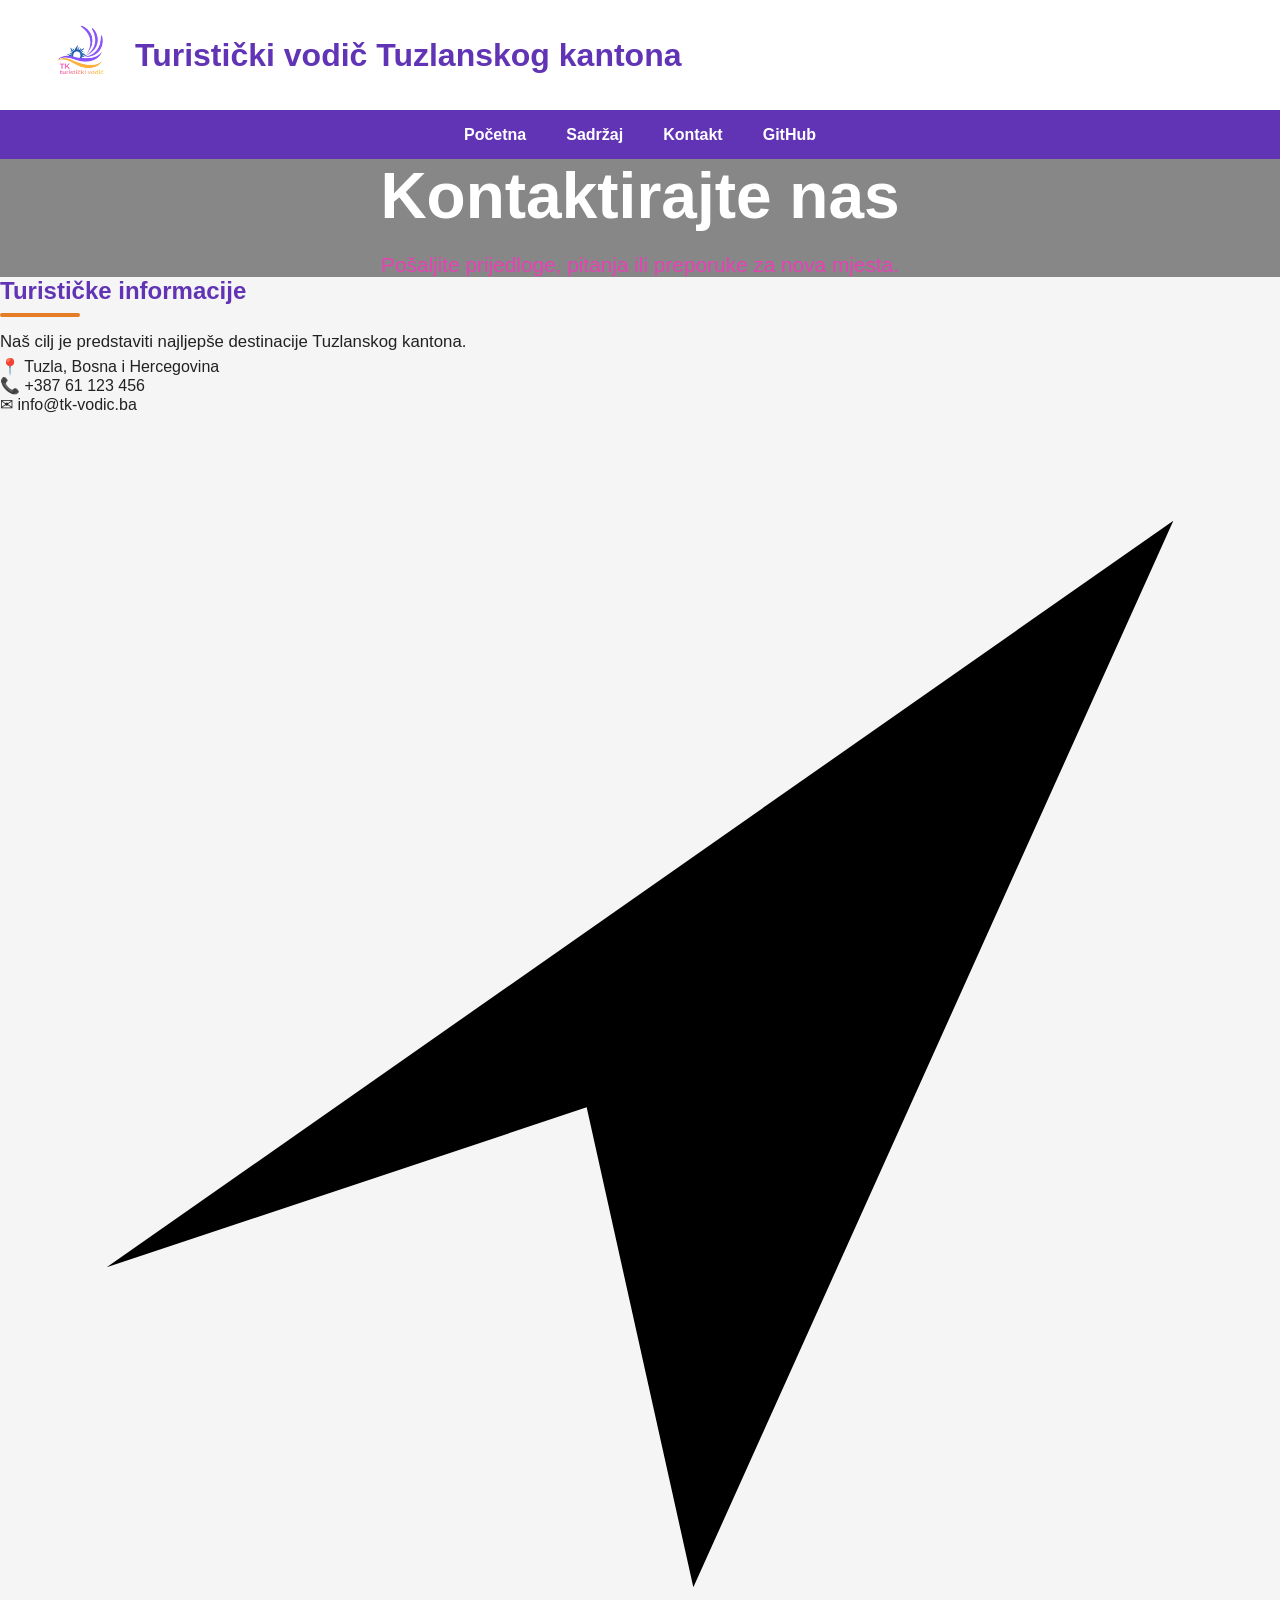
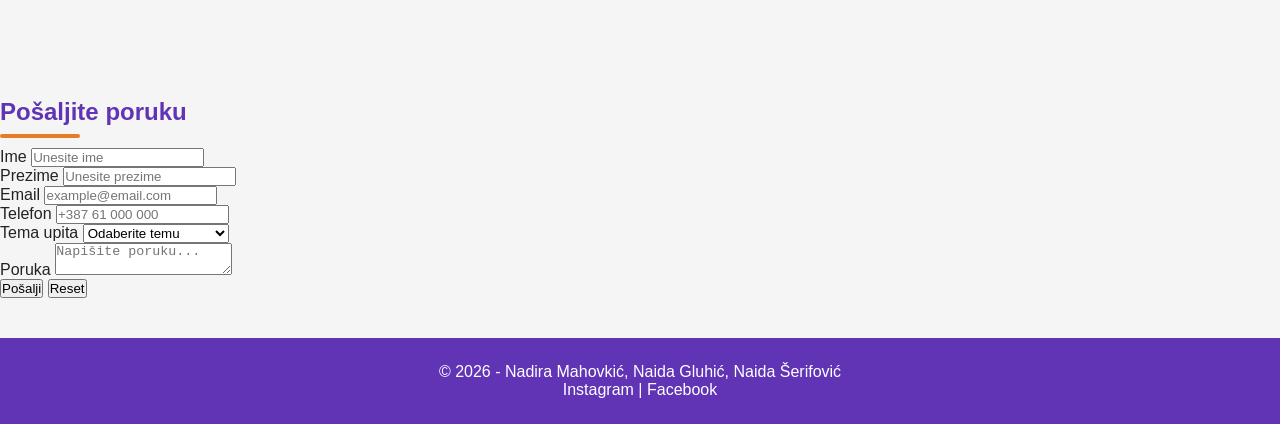
==== kontakt.html @ e6d1e37e "Dodan kontakt.html, dodani linkovi za Detalje u index.html i slika koristena u kontakt.html" ====
<!DOCTYPE html>
<html lang="bs">

<head>
<meta charset="UTF-8">
<meta name="viewport" content="width=device-width, initial-scale=1.0">
<title>Kontakt | Turistički vodič Tuzlanskog kantona</title>
<link rel="stylesheet" href="css/tptpstil.css">
</head>

<body>

<header>

<div class="top-header">
<div class="logo-section">
<img id="site-logo" src="images/logo.png" alt="Logo turističkog vodiča">
<h1>Turistički vodič Tuzlanskog kantona</h1>
</div>
</div>

<div class="bottom-header">
<nav>
<a href="index.html">Početna</a>
<a href="sadrzaj.html">Sadržaj</a>
<a href="kontakt.html">Kontakt</a>
<a href="https://github.com/nadirica/Grupa51-TPTP-2026" target="_blank">GitHub</a>
</nav>
</div>

</header>

<section class="hero-kontakt">
<div class="overlay">
<h2>Kontaktirajte nas</h2>
<p>
Pošaljite prijedloge, pitanja ili preporuke za nova mjesta.
</p>
</div>
</section>

<main>
<section class="contact-container">
<div class="contact-info">
<h2>Turističke informacije</h2>
<p>
Naš cilj je predstaviti najljepše destinacije Tuzlanskog kantona.
</p>

<div class="info-box">
📍 Tuzla, Bosna i Hercegovina
</div>

<div class="info-box">
📞 +387 61 123 456
</div>

<div class="info-box">
✉ info@tk-vodic.ba
</div>

<svg class="animated-plane" xmlns="http://www.w3.org/2000/svg" viewBox="0 0 24 24">
<path d="M2 16L22 2L13 22L11 13L2 16Z"/>
</svg>
</div>

<div class="form-section">
<h2>Pošaljite poruku</h2>
<form id="contactForm" class="contact-form">

<div class="form-group">
<label for="ime">Ime</label>
<input type="text"
id="ime"
placeholder="Unesite ime">
</div>

<div class="form-group">
<label for="prezime">Prezime</label>
<input type="text"
id="prezime"
placeholder="Unesite prezime">
</div>

<div class="form-group">
<label for="email">Email</label>
<input type="text"
id="email"
placeholder="example@email.com">
</div>

<div class="form-group">
<label for="telefon">Telefon</label>
<input type="text"
id="telefon"
placeholder="+387 61 000 000">
</div>

<div class="form-group">
<label for="tema">Tema upita</label>
<select id="tema">
<option value="">Odaberite temu</option>
<option>Turističke destinacije</option>
<option>Smještaj</option>
<option>Manifestacije</option>
<option>Prijedlog saradnje</option>
</select>
</div>

<div class="form-group">
<label for="poruka">Poruka</label>
<textarea id="poruka"
placeholder="Napišite poruku..."></textarea>
</div>

<div class="contact-buttons">
<button type="submit"
class="submit-btn">
Pošalji
</button>
<button type="reset"
class="reset-btn">
Reset
</button>
</div>

</form>

</div>
</section>
</main>

<footer>
<p>
© 2026 - Nadira Mahovkić,
Naida Gluhić,
Naida Šerifović
</p>
<p>
<a href="https://www.instagram.com/turistickazajednicatk/"
target="_blank">
Instagram
</a>
|
<a href="https://www.facebook.com/tzgradatuzla"
target="_blank">
Facebook
</a>
</p>

</footer>

</body>
</html>
---- css/tptpstil.css ----
:root {
--primary-color: #6134b6;
--secondary-color: #e67c25;
--tertiary-color: #e940b6;
--background-color: #f5f5f5;
--card-color: white;
--text-color: #222;
--border-radius: 12px;
--spacing: 20px;
--main-font: Arial, sans-serif;
}

* {
margin: 0;
padding: 0;
box-sizing: border-box;
}

body {
font-family: var(--main-font);
background-color: var(--background-color);
color: var(--text-color);
}

.top-header {
background-color: white;
padding: 15px 40px;
display: flex;
align-items: center;
border-bottom: 1px solid var(--primary-color);
}

.logo-section {
display: flex;
align-items: center;
gap: 15px;
}

.logo-section img {
width: 80px;
height: 80px;
object-fit: contain;
}

.logo-section h1 {
color: var(--primary-color);
font-size: 2rem;
}

.bottom-header {
background-color: var(--primary-color);
padding: 15px;
}

.bottom-header nav {
display: flex;
justify-content: center;
gap: 40px;
}

.bottom-header nav a {
color: white;
text-decoration: none;
font-weight: bold;
transition: 0.3s;
}

.bottom-header nav a:hover {
color: var(--tertiary-color);
}

.hero {
height: 85vh;
background-image: url("../images/hero.jpg");
background-size: cover;
background-position: center;
position: relative;
display: flex;
justify-content: center;
align-items: center;
}

.overlay {
background-color: rgba(0,0,0,0.45);
width: 100%;
height: 100%;
display: flex;
flex-direction: column;
justify-content: center;
align-items: center;
text-align: center;
color: white;
}

.overlay h2 {
font-size: 4rem;
margin-bottom: 20px;
animation: fadeIn 5s ease;
}

.overlay p {
font-size: 1.3rem;
animation: fadeIn 5s ease;
color: var(--tertiary-color);
}

.container {
display: flex;
gap: 25px;
padding: 40px;
}

.filter-nav {
width: 220px;
background-color: white;
padding: 25px;
border-radius: 12px;
box-shadow: 0 3px 10px rgba(0,0,0,0.1);
height: fit-content;
display: flex;
flex-direction: column;
gap: 15px;
}

.filter-nav h3 {
margin-bottom: 10px;
}

.filter-nav button {
padding: 12px;
border: none;
background-color: var(--primary-color);
color: white;
border-radius: 8px;
cursor: pointer;
transition: 0.3s;
}

.filter-nav button:hover,
.filter-nav button:focus {
background-color: var(--secondary-color);
transform: translateY(-2px);
}

main {
flex: 1;
}

.cards {
display: grid;
grid-template-columns: repeat(3, 1fr);
gap: 25px;
}

.card {
background-color: white;
border-radius: var(--border-radius);
overflow: hidden;
box-shadow: 0 3px 10px rgba(0,0,0,0.1);
animation: fadeIn 0.7s ease;
}

.card:hover {
transform: translateY(-5px);
box-shadow: 0 6px 18px rgba(0,0,0,0.2);
}

.card img,
.card picture img {
width: 100%;
height: 230px;
object-fit: cover;
}

.card h3 {
padding: 15px 15px 5px;
}

.card p {
padding: 0 15px 15px;
}

.card a {
display: inline-block;
margin: 0 15px 20px;
padding: 10px 15px;
background-color: var(--primary-color);
color: white;
text-decoration: none;
border-radius: 8px;
transition: 0.3s;
}

.card a:hover {
background-color: var(--secondary-color);
}

aside {
width: 280px;
background-color: white;
padding: 20px;
border-radius: 12px;
box-shadow: 0 3px 10px rgba(0,0,0,0.1);
height: fit-content;
}

aside iframe {
width: 100%;
border-radius: 10px;
margin: 15px 0;
}

footer {
background-color: var(--primary-color);
color: white;
text-align: center;
padding: 25px;
margin-top: 40px;
}

footer a {
color: white;
text-decoration: none;
transition: 0.3s;
}

footer a:hover {
color: var(--secondary-color);
}

@keyframes fadeIn {
from {
opacity: 0;
transform: translateY(20px);
}

to {
opacity: 1;
transform: translateY(0);
}
}

@media (max-width: 599px) {

.container {
flex-direction: column;
}

.cards {
grid-template-columns: 1fr;
}

.overlay h2 {
font-size: 2rem;
}

.bottom-header nav {
flex-wrap: wrap;
gap: 20px;
}

.logo-section {
flex-direction: column;
text-align: center;
}

.filter-nav,
aside {
width: 100%;
}
}

@media (min-width: 600px) and (max-width: 900px) {

.container {
flex-direction: column;
}

.cards {
grid-template-columns: repeat(2, 1fr);
}

.overlay h2 {
font-size: 3rem;
}

.filter-nav,
aside {
width: 100%;
}
}

@media (min-width: 901px) {

.cards {
grid-template-columns: repeat(3, 1fr);
}
}

.dark-theme {
background-color: #121212;
color: white;
}

.dark-theme .card,
.dark-theme .filter-nav,
.dark-theme aside,
.dark-theme .top-header {
background-color: #1f1f1f;
color: white;
}

.dark-theme .card p,
.dark-theme .card h3,
.dark-theme .filter-nav h3,
.dark-theme aside p,
.dark-theme footer {
color: white;
}

.dark-mode-btn {
position: fixed;
bottom: 20px;
right: 20px;
padding: 12px 18px;
border: 2px solid var(--secondary-color);
border-radius: 10px;
background-color: var(--primary-color);
color: white;
cursor: pointer;
z-index: 1000;
transition: 0.3s;
}

.dark-mode-btn:hover {
background-color: var(--secondary-color);
}

.statistics {
background-color: white;
padding: 15px;
margin-bottom: 25px;
border-radius: 10px;
font-weight: bold;
box-shadow: 0 3px 10px rgba(0,0,0,0.1);
}

.dark-theme .statistics {
background-color: #1f1f1f;
color: white;
}

body,
.card,
.filter-nav,
aside,
.top-header,
footer {
transition:
background-color 0.3s ease,
color 0.3s ease;
}

.hero-sadrzaj {
height: 70vh;
background-image: url("../images/hero-sadrzaj.jpg");
background-size: cover;
background-position: center;
position: relative;
}

.hero-sadrzaj .overlay {
background-color: rgba(0,0,0,0.5);
}

.hero-sadrzaj h2 {
font-size: 4rem;
margin-bottom: 15px;
}

.hero-sadrzaj p {
font-size: 1.3rem;
color: white;
}

.filter-nav a {
text-decoration: none;
color: var(--primary-color);
font-weight: bold;
padding: 10px;
border-radius: 8px;
transition: 0.3s;
}

.filter-nav a:hover {
background-color: var(--primary-color);
color: white;
transform: translateX(5px);
}

main section h2 {
color: var(--primary-color);
margin-bottom: 10px;
position: relative;
}

main section h2::after {
content: "";
width: 80px;
height: 4px;
background-color: var(--secondary-color);
display: block;
margin-top: 8px;
border-radius: 10px;
}

table {
width: 100%;
border-collapse: collapse;
background-color: white;
border-radius: 12px;
overflow: hidden;
box-shadow: 0 3px 10px rgba(0,0,0,0.1);
}

table th {
background-color: var(--primary-color);
color: white;
padding: 15px;
text-align: center;
}

table td {
padding: 14px;
text-align: center;
}

table tr:nth-child(even) {
background-color: #f3f3f3;
}

table tr:hover {
background-color: var(--secondary-color);
transition: 0.3s;
}

#lista ul {
padding-left: 25px;
}

#lista li {
margin-bottom: 12px;
line-height: 1.7;
color: var(--tertiary-color);
}

#lista ul ul {
margin-top: 10px;
}

#lista ul ul li {
color: var(--primary-color);
}

main section p {
line-height: 1.8;
font-size: 1.05rem;
}

a[href="#vrh"] {
display: inline-block;
margin-top: 20px;
padding: 12px 18px;
background-color: var(--primary-color);
color: white;
text-decoration: none;
border-radius: 10px;
transition: 0.3s;
}

a[href="#vrh"]:hover {
background-color: var(--secondary-color);
transform: translateY(-3px);
}

#galerija .card {
transition:
transform 0.3s ease,
box-shadow 0.3s ease;
}

#galerija .card:hover {
transform: scale(1.03);
}

.dark-theme table {
background-color: #1f1f1f;
color: white;
}

.dark-theme table td {
color: white;
}

.dark-theme table tr:nth-child(even) {
background-color: #2c2c2c;
}

.dark-theme table tr:hover {
background-color: #3a3a3a;
}

.dark-theme #lista ul ul li {
color: var(--secondary-color);
}

.dark-theme .filter-nav a {
color: white;
}

.dark-theme .filter-nav a:hover {
background-color: var(--secondary-color);
}

@media (max-width: 599px) {

table {
font-size: 0.8rem;
}

.hero-sadrzaj h2 {
font-size: 2.2rem;
}

#mapa img {
width: 100%;
}

.filter-nav {
margin-bottom: 20px;
}
}

@media (min-width: 600px) and (max-width: 900px) {

.hero-sadrzaj h2 {
font-size: 3rem;
}

table {
font-size: 0.95rem;
}
}

.filter-nav h3::before {
content: "📌 ";
}

#tabela,
#galerija,
#mapa,
#lista {
animation: fadeIn 1s ease;
}
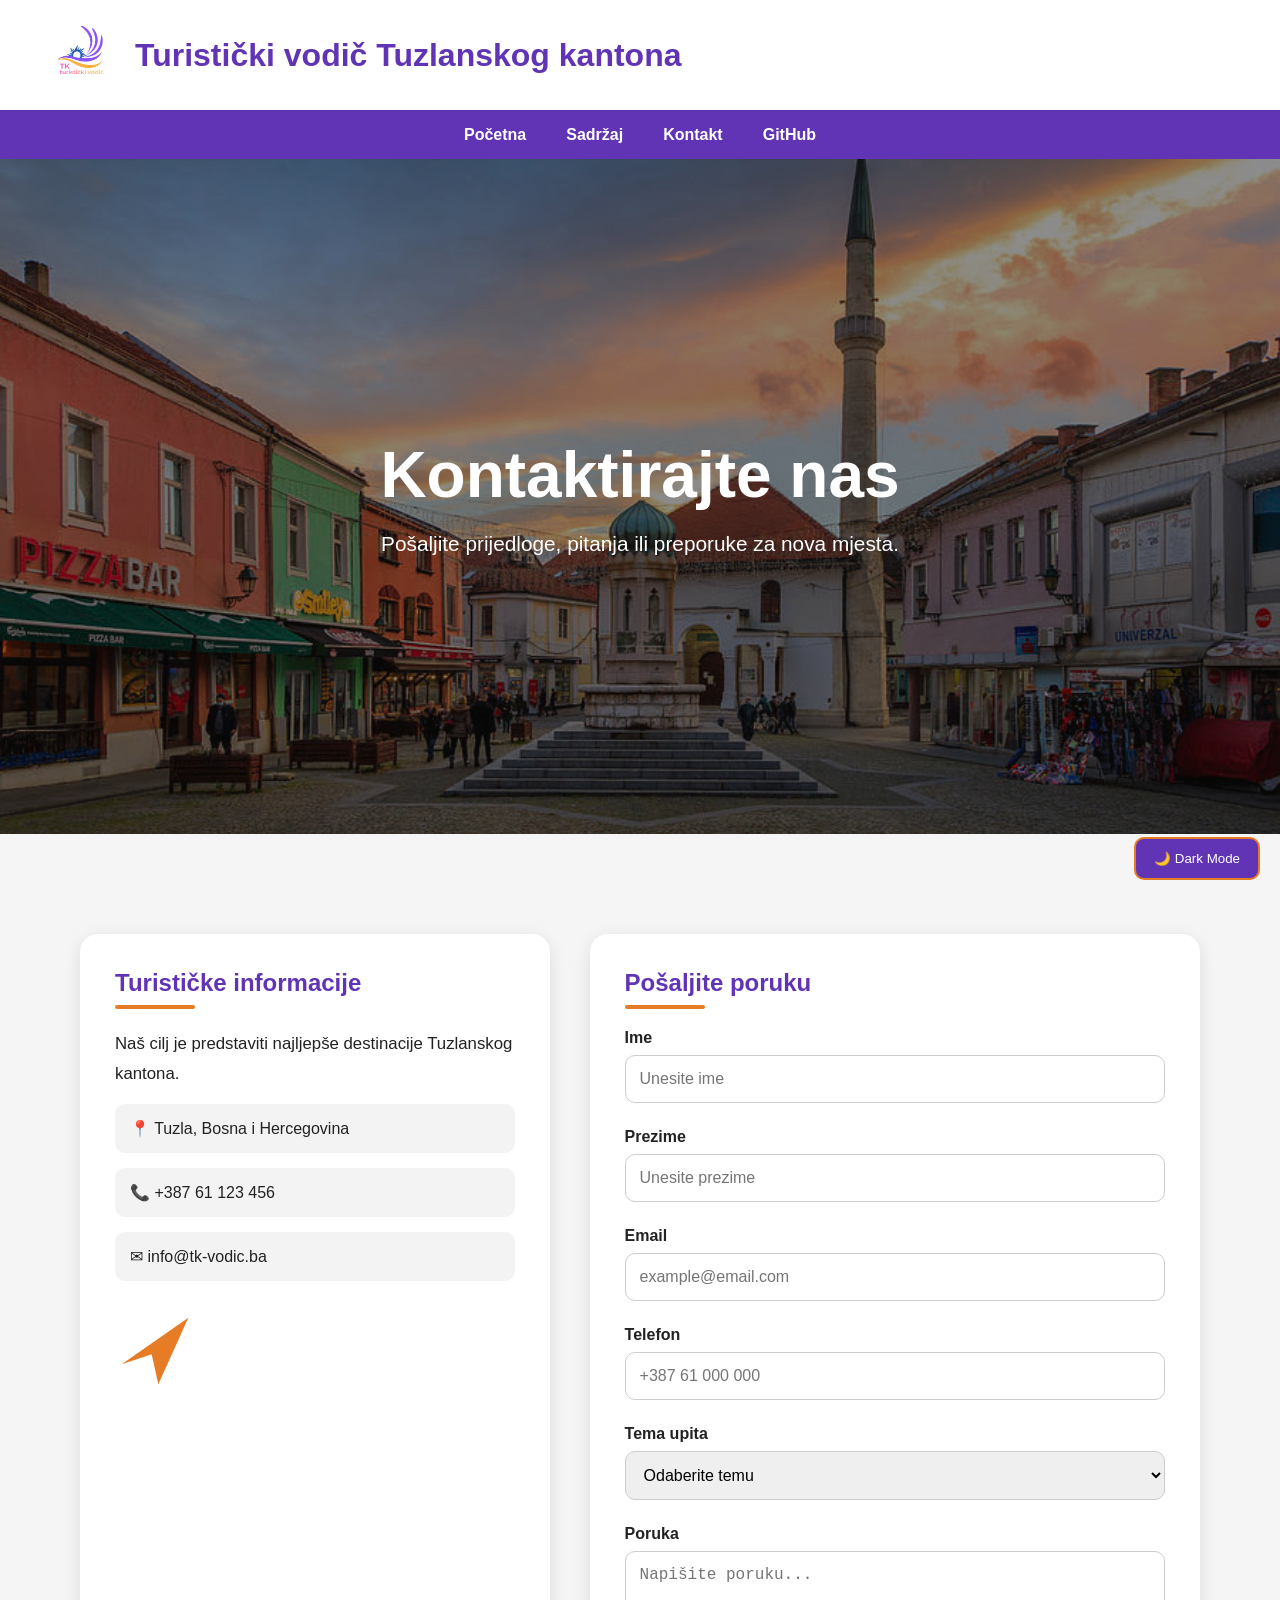
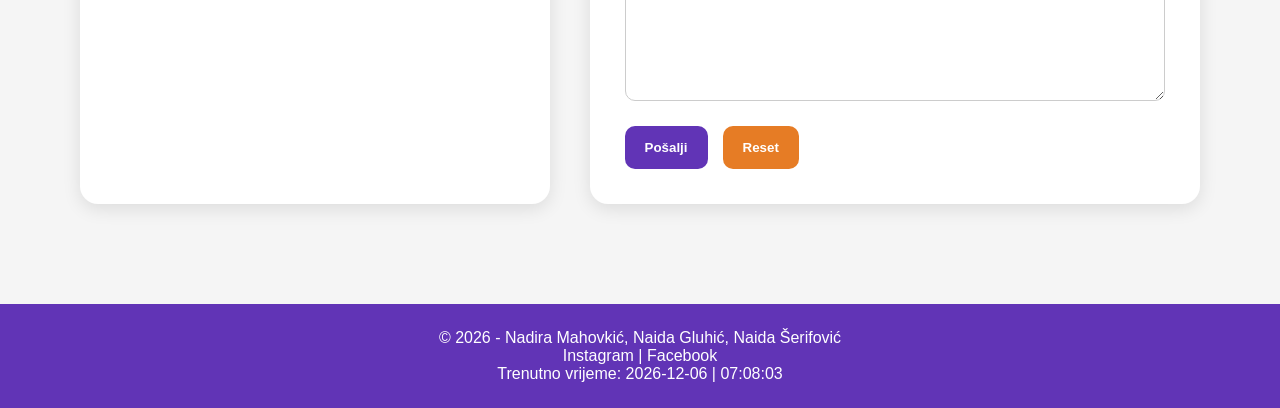
==== commit 1fbe5093: "Dodana funkcionalnost za kontakt.html u tptpskripte.js fajl, kreiran manifest.json i service-worker." ====
--- a/kontakt.html
+++ b/kontakt.html
@@ -2,153 +2,165 @@
 <html lang="bs">
 
 <head>
-<meta charset="UTF-8">
-<meta name="viewport" content="width=device-width, initial-scale=1.0">
-<title>Kontakt | Turistički vodič Tuzlanskog kantona</title>
-<link rel="stylesheet" href="css/tptpstil.css">
+    <meta charset="UTF-8">
+    <meta name="viewport" content="width=device-width, initial-scale=1.0">
+    <title>Kontakt | Turistički vodič Tuzlanskog kantona</title>
+    <link rel="stylesheet" href="css/tptpstil.css">
+    <link rel="manifest" href="manifest.json">
 </head>
 
 <body>
 
 <header>
 
-<div class="top-header">
-<div class="logo-section">
-<img id="site-logo" src="images/logo.png" alt="Logo turističkog vodiča">
-<h1>Turistički vodič Tuzlanskog kantona</h1>
-</div>
-</div>
+    <div class="top-header">
+        <div class="logo-section">
+            <img id="site-logo" src="images/logo.png" alt="Logo turističkog vodiča">
+            <h1>Turistički vodič Tuzlanskog kantona</h1>
+        </div>
+    </div>
 
-<div class="bottom-header">
-<nav>
-<a href="index.html">Početna</a>
-<a href="sadrzaj.html">Sadržaj</a>
-<a href="kontakt.html">Kontakt</a>
-<a href="https://github.com/nadirica/Grupa51-TPTP-2026" target="_blank">GitHub</a>
-</nav>
-</div>
+    <div class="bottom-header">
+        <nav>
+            <a href="index.html">Početna</a>
+            <a href="sadrzaj.html">Sadržaj</a>
+            <a href="kontakt.html">Kontakt</a>
+            <a href="https://github.com/nadirica/Grupa51-TPTP-2026" target="_blank">GitHub</a>
+        </nav>
+    </div>
 
 </header>
 
 <section class="hero-kontakt">
-<div class="overlay">
-<h2>Kontaktirajte nas</h2>
-<p>
-Pošaljite prijedloge, pitanja ili preporuke za nova mjesta.
-</p>
-</div>
+    <div class="overlay">
+        <h2>Kontaktirajte nas</h2>
+        <p>
+            Pošaljite prijedloge, pitanja ili preporuke za nova mjesta.
+        </p>
+    </div>
 </section>
 
 <main>
-<section class="contact-container">
-<div class="contact-info">
-<h2>Turističke informacije</h2>
-<p>
-Naš cilj je predstaviti najljepše destinacije Tuzlanskog kantona.
-</p>
+    <section class="contact-container">
+        <div class="contact-info">
+            <h2>Turističke informacije</h2>
+            <p>
+                Naš cilj je predstaviti najljepše destinacije Tuzlanskog kantona.
+            </p>
 
-<div class="info-box">
-📍 Tuzla, Bosna i Hercegovina
-</div>
+            <div class="info-box">
+                📍 Tuzla, Bosna i Hercegovina
+            </div>
 
-<div class="info-box">
-📞 +387 61 123 456
-</div>
+            <div class="info-box">
+                📞 +387 61 123 456
+            </div>
 
-<div class="info-box">
-✉ info@tk-vodic.ba
-</div>
+            <div class="info-box">
+                ✉ info@tk-vodic.ba
+            </div>
 
-<svg class="animated-plane" xmlns="http://www.w3.org/2000/svg" viewBox="0 0 24 24">
-<path d="M2 16L22 2L13 22L11 13L2 16Z"/>
-</svg>
-</div>
+            <svg class="animated-plane" xmlns="http://www.w3.org/2000/svg" viewBox="0 0 24 24">
+                <path d="M2 16L22 2L13 22L11 13L2 16Z"/>
+            </svg>
+        </div>
 
-<div class="form-section">
-<h2>Pošaljite poruku</h2>
-<form id="contactForm" class="contact-form">
+        <div class="form-section">
+            <h2>Pošaljite poruku</h2>
+            <form id="contactForm" class="contact-form">
 
-<div class="form-group">
-<label for="ime">Ime</label>
-<input type="text"
-id="ime"
-placeholder="Unesite ime">
-</div>
+                <div class="form-group">
+                    <label for="ime">Ime</label>
+                    <input type="text"
+                           id="ime"
+                           placeholder="Unesite ime">
 
-<div class="form-group">
-<label for="prezime">Prezime</label>
-<input type="text"
-id="prezime"
-placeholder="Unesite prezime">
-</div>
+                    <small class="error-message"></small>
+                </div>
 
-<div class="form-group">
-<label for="email">Email</label>
-<input type="text"
-id="email"
-placeholder="example@email.com">
-</div>
+                <div class="form-group">
+                    <label for="prezime">Prezime</label>
+                    <input type="text"
+                           id="prezime"
+                           placeholder="Unesite prezime">
+                    <small class="error-message"></small>
+                </div>
 
-<div class="form-group">
-<label for="telefon">Telefon</label>
-<input type="text"
-id="telefon"
-placeholder="+387 61 000 000">
-</div>
+                <div class="form-group">
+                    <label for="email">Email</label>
+                    <input type="text"
+                           id="email"
+                           placeholder="example@email.com">
+                    <small class="error-message"></small>
+                </div>
 
-<div class="form-group">
-<label for="tema">Tema upita</label>
-<select id="tema">
-<option value="">Odaberite temu</option>
-<option>Turističke destinacije</option>
-<option>Smještaj</option>
-<option>Manifestacije</option>
-<option>Prijedlog saradnje</option>
-</select>
-</div>
+                <div class="form-group">
+                    <label for="telefon">Telefon</label>
+                    <input type="text"
+                           id="telefon"
+                           placeholder="+387 61 000 000">
+                    <small class="error-message"></small>
+                </div>
 
-<div class="form-group">
-<label for="poruka">Poruka</label>
-<textarea id="poruka"
-placeholder="Napišite poruku..."></textarea>
-</div>
+                <div class="form-group">
+                    <label for="tema">Tema upita</label>
+                    <select id="tema">
+                        <option value="">Odaberite temu</option>
+                        <option>Turističke destinacije</option>
+                        <option>Smještaj</option>
+                        <option>Manifestacije</option>
+                        <option>Prijedlog saradnje</option>
+                    </select>
+                    <small class="error-message"></small>
+                </div>
 
-<div class="contact-buttons">
-<button type="submit"
-class="submit-btn">
-Pošalji
-</button>
-<button type="reset"
-class="reset-btn">
-Reset
-</button>
-</div>
+                <div class="form-group">
+                    <label for="poruka">Poruka</label>
+                    <textarea id="poruka"
+                              placeholder="Napišite poruku..."></textarea>
+                    <small class="error-message"></small>
+                </div>
 
-</form>
+                <div class="contact-buttons">
+                    <button type="submit"
+                            class="submit-btn">
+                        Pošalji
+                    </button>
+                    <button type="reset"
+                            class="reset-btn">
+                        Reset
+                    </button>
+                </div>
 
-</div>
-</section>
+            </form>
+            
+            <div id="successMessage"></div>
+        
+        </div>
+    </section>
 </main>
 
 <footer>
-<p>
-© 2026 - Nadira Mahovkić,
-Naida Gluhić,
-Naida Šerifović
-</p>
-<p>
-<a href="https://www.instagram.com/turistickazajednicatk/"
-target="_blank">
-Instagram
-</a>
-|
-<a href="https://www.facebook.com/tzgradatuzla"
-target="_blank">
-Facebook
-</a>
-</p>
+    <p>
+        © 2026 - Nadira Mahovkić,
+        Naida Gluhić,
+        Naida Šerifović
+    </p>
+    <p>
+        <a href="https://www.instagram.com/turistickazajednicatk/"
+           target="_blank">
+            Instagram
+        </a>
+        |
+        <a href="https://www.facebook.com/tzgradatuzla"
+           target="_blank">
+            Facebook
+        </a>
+    </p>
 
 </footer>
 
+<script src="js/tptpskripte.js"></script>
+
 </body>
 </html>
--- a/css/tptpstil.css
+++ b/css/tptpstil.css
@@ -1,313 +1,313 @@
 :root {
---primary-color: #6134b6;
---secondary-color: #e67c25;
---tertiary-color: #e940b6;
---background-color: #f5f5f5;
---card-color: white;
---text-color: #222;
---border-radius: 12px;
---spacing: 20px;
---main-font: Arial, sans-serif;
+    --primary-color: #6134b6;
+    --secondary-color: #e67c25;
+    --tertiary-color: #e940b6;
+    --background-color: #f5f5f5;
+    --card-color: white;
+    --text-color: #222;
+    --border-radius: 12px;
+    --spacing: 20px;
+    --main-font: Arial, sans-serif;
 }
 
 * {
-margin: 0;
-padding: 0;
-box-sizing: border-box;
+    margin: 0;
+    padding: 0;
+    box-sizing: border-box;
 }
 
 body {
-font-family: var(--main-font);
-background-color: var(--background-color);
-color: var(--text-color);
+    font-family: var(--main-font);
+    background-color: var(--background-color);
+    color: var(--text-color);
 }
 
 .top-header {
-background-color: white;
-padding: 15px 40px;
-display: flex;
-align-items: center;
-border-bottom: 1px solid var(--primary-color);
+    background-color: white;
+    padding: 15px 40px;
+    display: flex;
+    align-items: center;
+    border-bottom: 1px solid var(--primary-color);
 }
 
 .logo-section {
-display: flex;
-align-items: center;
-gap: 15px;
+    display: flex;
+    align-items: center;
+    gap: 15px;
 }
 
 .logo-section img {
-width: 80px;
-height: 80px;
-object-fit: contain;
+    width: 80px;
+    height: 80px;
+    object-fit: contain;
 }
 
 .logo-section h1 {
-color: var(--primary-color);
-font-size: 2rem;
+    color: var(--primary-color);
+    font-size: 2rem;
 }
 
 .bottom-header {
-background-color: var(--primary-color);
-padding: 15px;
+    background-color: var(--primary-color);
+    padding: 15px;
 }
 
 .bottom-header nav {
-display: flex;
-justify-content: center;
-gap: 40px;
+    display: flex;
+    justify-content: center;
+    gap: 40px;
 }
 
 .bottom-header nav a {
-color: white;
-text-decoration: none;
-font-weight: bold;
-transition: 0.3s;
+    color: white;
+    text-decoration: none;
+    font-weight: bold;
+    transition: 0.3s;
 }
 
 .bottom-header nav a:hover {
-color: var(--tertiary-color);
+    color: var(--tertiary-color);
 }
 
 .hero {
-height: 85vh;
-background-image: url("../images/hero.jpg");
-background-size: cover;
-background-position: center;
-position: relative;
-display: flex;
-justify-content: center;
-align-items: center;
+    height: 85vh;
+    background-image: url("../images/hero.jpg");
+    background-size: cover;
+    background-position: center;
+    position: relative;
+    display: flex;
+    justify-content: center;
+    align-items: center;
 }
 
 .overlay {
-background-color: rgba(0,0,0,0.45);
-width: 100%;
-height: 100%;
-display: flex;
-flex-direction: column;
-justify-content: center;
-align-items: center;
-text-align: center;
-color: white;
+    background-color: rgba(0,0,0,0.45);
+    width: 100%;
+    height: 100%;
+    display: flex;
+    flex-direction: column;
+    justify-content: center;
+    align-items: center;
+    text-align: center;
+    color: white;
 }
 
 .overlay h2 {
-font-size: 4rem;
-margin-bottom: 20px;
-animation: fadeIn 5s ease;
+    font-size: 4rem;
+    margin-bottom: 20px;
+    animation: fadeIn 5s ease;
 }
 
 .overlay p {
-font-size: 1.3rem;
-animation: fadeIn 5s ease;
-color: var(--tertiary-color);
+    font-size: 1.3rem;
+    animation: fadeIn 5s ease;
+    color: var(--tertiary-color);
 }
 
 .container {
-display: flex;
-gap: 25px;
-padding: 40px;
+    display: flex;
+    gap: 25px;
+    padding: 40px;
 }
 
 .filter-nav {
-width: 220px;
-background-color: white;
-padding: 25px;
-border-radius: 12px;
-box-shadow: 0 3px 10px rgba(0,0,0,0.1);
-height: fit-content;
-display: flex;
-flex-direction: column;
-gap: 15px;
+    width: 220px;
+    background-color: white;
+    padding: 25px;
+    border-radius: 12px;
+    box-shadow: 0 3px 10px rgba(0,0,0,0.1);
+    height: fit-content;
+    display: flex;
+    flex-direction: column;
+    gap: 15px;
 }
 
 .filter-nav h3 {
-margin-bottom: 10px;
+    margin-bottom: 10px;
 }
 
 .filter-nav button {
-padding: 12px;
-border: none;
-background-color: var(--primary-color);
-color: white;
-border-radius: 8px;
-cursor: pointer;
-transition: 0.3s;
+    padding: 12px;
+    border: none;
+    background-color: var(--primary-color);
+    color: white;
+    border-radius: 8px;
+    cursor: pointer;
+    transition: 0.3s;
 }
 
 .filter-nav button:hover,
 .filter-nav button:focus {
-background-color: var(--secondary-color);
-transform: translateY(-2px);
+    background-color: var(--secondary-color);
+    transform: translateY(-2px);
 }
 
 main {
-flex: 1;
+    flex: 1;
 }
 
 .cards {
-display: grid;
-grid-template-columns: repeat(3, 1fr);
-gap: 25px;
+    display: grid;
+    grid-template-columns: repeat(3, 1fr);
+    gap: 25px;
 }
 
 .card {
-background-color: white;
-border-radius: var(--border-radius);
-overflow: hidden;
-box-shadow: 0 3px 10px rgba(0,0,0,0.1);
-animation: fadeIn 0.7s ease;
+    background-color: white;
+    border-radius: var(--border-radius);
+    overflow: hidden;
+    box-shadow: 0 3px 10px rgba(0,0,0,0.1);
+    animation: fadeIn 0.7s ease;
 }
 
 .card:hover {
-transform: translateY(-5px);
-box-shadow: 0 6px 18px rgba(0,0,0,0.2);
+    transform: translateY(-5px);
+    box-shadow: 0 6px 18px rgba(0,0,0,0.2);
 }
 
 .card img,
 .card picture img {
-width: 100%;
-height: 230px;
-object-fit: cover;
+    width: 100%;
+    height: 230px;
+    object-fit: cover;
 }
 
 .card h3 {
-padding: 15px 15px 5px;
+    padding: 15px 15px 5px;
 }
 
 .card p {
-padding: 0 15px 15px;
+    padding: 0 15px 15px;
 }
 
 .card a {
-display: inline-block;
-margin: 0 15px 20px;
-padding: 10px 15px;
-background-color: var(--primary-color);
-color: white;
-text-decoration: none;
-border-radius: 8px;
-transition: 0.3s;
+    display: inline-block;
+    margin: 0 15px 20px;
+    padding: 10px 15px;
+    background-color: var(--primary-color);
+    color: white;
+    text-decoration: none;
+    border-radius: 8px;
+    transition: 0.3s;
 }
 
 .card a:hover {
-background-color: var(--secondary-color);
+    background-color: var(--secondary-color);
 }
 
 aside {
-width: 280px;
-background-color: white;
-padding: 20px;
-border-radius: 12px;
-box-shadow: 0 3px 10px rgba(0,0,0,0.1);
-height: fit-content;
+    width: 280px;
+    background-color: white;
+    padding: 20px;
+    border-radius: 12px;
+    box-shadow: 0 3px 10px rgba(0,0,0,0.1);
+    height: fit-content;
 }
 
 aside iframe {
-width: 100%;
-border-radius: 10px;
-margin: 15px 0;
+    width: 100%;
+    border-radius: 10px;
+    margin: 15px 0;
 }
 
 footer {
-background-color: var(--primary-color);
-color: white;
-text-align: center;
-padding: 25px;
-margin-top: 40px;
+    background-color: var(--primary-color);
+    color: white;
+    text-align: center;
+    padding: 25px;
+    margin-top: 40px;
 }
 
 footer a {
-color: white;
-text-decoration: none;
-transition: 0.3s;
+    color: white;
+    text-decoration: none;
+    transition: 0.3s;
 }
 
 footer a:hover {
-color: var(--secondary-color);
+    color: var(--secondary-color);
 }
 
 @keyframes fadeIn {
-from {
-opacity: 0;
-transform: translateY(20px);
-}
-
-to {
-opacity: 1;
-transform: translateY(0);
-}
+    from {
+        opacity: 0;
+        transform: translateY(20px);
+    }
+
+    to {
+        opacity: 1;
+        transform: translateY(0);
+    }
 }
 
 @media (max-width: 599px) {
 
-.container {
-flex-direction: column;
-}
-
-.cards {
-grid-template-columns: 1fr;
-}
-
-.overlay h2 {
-font-size: 2rem;
-}
-
-.bottom-header nav {
-flex-wrap: wrap;
-gap: 20px;
-}
-
-.logo-section {
-flex-direction: column;
-text-align: center;
-}
-
-.filter-nav,
-aside {
-width: 100%;
-}
+    .container {
+        flex-direction: column;
+    }
+
+    .cards {
+        grid-template-columns: 1fr;
+    }
+
+    .overlay h2 {
+        font-size: 2rem;
+    }
+
+    .bottom-header nav {
+        flex-wrap: wrap;
+        gap: 20px;
+    }
+
+    .logo-section {
+        flex-direction: column;
+        text-align: center;
+    }
+
+    .filter-nav,
+    aside {
+        width: 100%;
+    }
 }
 
 @media (min-width: 600px) and (max-width: 900px) {
 
-.container {
-flex-direction: column;
-}
-
-.cards {
-grid-template-columns: repeat(2, 1fr);
-}
-
-.overlay h2 {
-font-size: 3rem;
-}
-
-.filter-nav,
-aside {
-width: 100%;
-}
+    .container {
+        flex-direction: column;
+    }
+
+    .cards {
+        grid-template-columns: repeat(2, 1fr);
+    }
+
+    .overlay h2 {
+        font-size: 3rem;
+    }
+
+    .filter-nav,
+    aside {
+        width: 100%;
+    }
 }
 
 @media (min-width: 901px) {
 
-.cards {
-grid-template-columns: repeat(3, 1fr);
-}
+    .cards {
+        grid-template-columns: repeat(3, 1fr);
+    }
 }
 
 .dark-theme {
-background-color: #121212;
-color: white;
+    background-color: #121212;
+    color: white;
 }
 
 .dark-theme .card,
 .dark-theme .filter-nav,
 .dark-theme aside,
 .dark-theme .top-header {
-background-color: #1f1f1f;
-color: white;
+    background-color: #1f1f1f;
+    color: white;
 }
 
 .dark-theme .card p,
@@ -315,39 +315,39 @@
 .dark-theme .filter-nav h3,
 .dark-theme aside p,
 .dark-theme footer {
-color: white;
+    color: white;
 }
 
 .dark-mode-btn {
-position: fixed;
-bottom: 20px;
-right: 20px;
-padding: 12px 18px;
-border: 2px solid var(--secondary-color);
-border-radius: 10px;
-background-color: var(--primary-color);
-color: white;
-cursor: pointer;
-z-index: 1000;
-transition: 0.3s;
+    position: fixed;
+    bottom: 20px;
+    right: 20px;
+    padding: 12px 18px;
+    border: 2px solid var(--secondary-color);
+    border-radius: 10px;
+    background-color: var(--primary-color);
+    color: white;
+    cursor: pointer;
+    z-index: 1000;
+    transition: 0.3s;
 }
 
 .dark-mode-btn:hover {
-background-color: var(--secondary-color);
+    background-color: var(--secondary-color);
 }
 
 .statistics {
-background-color: white;
-padding: 15px;
-margin-bottom: 25px;
-border-radius: 10px;
-font-weight: bold;
-box-shadow: 0 3px 10px rgba(0,0,0,0.1);
+    background-color: white;
+    padding: 15px;
+    margin-bottom: 25px;
+    border-radius: 10px;
+    font-weight: bold;
+    box-shadow: 0 3px 10px rgba(0,0,0,0.1);
 }
 
 .dark-theme .statistics {
-background-color: #1f1f1f;
-color: white;
+    background-color: #1f1f1f;
+    color: white;
 }
 
 body,
@@ -356,209 +356,393 @@
 aside,
 .top-header,
 footer {
-transition:
-background-color 0.3s ease,
-color 0.3s ease;
+    transition:
+        background-color 0.3s ease,
+        color 0.3s ease;
 }
 
 .hero-sadrzaj {
-height: 70vh;
-background-image: url("../images/hero-sadrzaj.jpg");
-background-size: cover;
-background-position: center;
-position: relative;
+    height: 70vh;
+    background-image: url("../images/hero-sadrzaj.jpg");
+    background-size: cover;
+    background-position: center;
+    position: relative;
 }
 
 .hero-sadrzaj .overlay {
-background-color: rgba(0,0,0,0.5);
+    background-color: rgba(0,0,0,0.5);
 }
 
 .hero-sadrzaj h2 {
-font-size: 4rem;
-margin-bottom: 15px;
+    font-size: 4rem;
+    margin-bottom: 15px;
 }
 
 .hero-sadrzaj p {
-font-size: 1.3rem;
-color: white;
+    font-size: 1.3rem;
+    color: var(--tertiary-color);
 }
 
 .filter-nav a {
-text-decoration: none;
-color: var(--primary-color);
-font-weight: bold;
-padding: 10px;
-border-radius: 8px;
-transition: 0.3s;
+    text-decoration: none;
+    color: var(--primary-color);
+    font-weight: bold;
+    padding: 10px;
+    border-radius: 8px;
+    transition: 0.3s;
 }
 
 .filter-nav a:hover {
-background-color: var(--primary-color);
-color: white;
-transform: translateX(5px);
+    background-color: var(--primary-color);
+    color: white;
+    transform: translateX(5px);
 }
 
 main section h2 {
-color: var(--primary-color);
-margin-bottom: 10px;
-position: relative;
+    color: var(--primary-color);
+    margin-bottom: 10px;
+    position: relative;
 }
 
 main section h2::after {
-content: "";
-width: 80px;
-height: 4px;
-background-color: var(--secondary-color);
-display: block;
-margin-top: 8px;
-border-radius: 10px;
+    content: "";
+    width: 80px;
+    height: 4px;
+    background-color: var(--secondary-color);
+    display: block;
+    margin-top: 8px;
+    border-radius: 10px;
 }
 
 table {
-width: 100%;
-border-collapse: collapse;
-background-color: white;
-border-radius: 12px;
-overflow: hidden;
-box-shadow: 0 3px 10px rgba(0,0,0,0.1);
+    width: 100%;
+    border-collapse: collapse;
+    background-color: white;
+    border-radius: 12px;
+    overflow: hidden;
+    box-shadow: 0 3px 10px rgba(0,0,0,0.1);
 }
 
 table th {
-background-color: var(--primary-color);
-color: white;
-padding: 15px;
-text-align: center;
+    background-color: var(--primary-color);
+    color: white;
+    padding: 15px;
+    text-align: center;
 }
 
 table td {
-padding: 14px;
-text-align: center;
+    padding: 14px;
+    text-align: center;
 }
 
 table tr:nth-child(even) {
-background-color: #f3f3f3;
+    background-color: #f3f3f3;
 }
 
 table tr:hover {
-background-color: var(--secondary-color);
-transition: 0.3s;
+    background-color: var(--secondary-color);
+    transition: 0.3s;
 }
 
 #lista ul {
-padding-left: 25px;
+    padding-left: 25px;
 }
 
 #lista li {
-margin-bottom: 12px;
-line-height: 1.7;
-color: var(--tertiary-color);
+    margin-bottom: 12px;
+    line-height: 1.7;
+    color: var(--tertiary-color);
 }
 
 #lista ul ul {
-margin-top: 10px;
+    margin-top: 10px;
 }
 
 #lista ul ul li {
-color: var(--primary-color);
+    color: var(--primary-color);
 }
 
 main section p {
-line-height: 1.8;
-font-size: 1.05rem;
+    line-height: 1.8;
+    font-size: 1.05rem;
 }
 
 a[href="#vrh"] {
-display: inline-block;
-margin-top: 20px;
-padding: 12px 18px;
-background-color: var(--primary-color);
-color: white;
-text-decoration: none;
-border-radius: 10px;
-transition: 0.3s;
+    display: inline-block;
+    margin-top: 20px;
+    padding: 12px 18px;
+    background-color: var(--primary-color);
+    color: white;
+    text-decoration: none;
+    border-radius: 10px;
+    transition: 0.3s;
 }
 
 a[href="#vrh"]:hover {
-background-color: var(--secondary-color);
-transform: translateY(-3px);
+    background-color: var(--secondary-color);
+    transform: translateY(-3px);
 }
 
 #galerija .card {
-transition:
-transform 0.3s ease,
-box-shadow 0.3s ease;
+    transition:
+        transform 0.3s ease,
+        box-shadow 0.3s ease;
 }
 
 #galerija .card:hover {
-transform: scale(1.03);
+    transform: scale(1.03);
 }
 
 .dark-theme table {
-background-color: #1f1f1f;
-color: white;
+    background-color: #1f1f1f;
+    color: white;
 }
 
 .dark-theme table td {
-color: white;
+    color: white;
 }
 
 .dark-theme table tr:nth-child(even) {
-background-color: #2c2c2c;
+    background-color: #2c2c2c;
 }
 
 .dark-theme table tr:hover {
-background-color: #3a3a3a;
+    background-color: #3a3a3a;
 }
 
 .dark-theme #lista ul ul li {
-color: var(--secondary-color);
+    color: var(--secondary-color);
 }
 
 .dark-theme .filter-nav a {
-color: white;
+    color: white;
 }
 
 .dark-theme .filter-nav a:hover {
-background-color: var(--secondary-color);
+    background-color: var(--secondary-color);
 }
 
 @media (max-width: 599px) {
 
-table {
-font-size: 0.8rem;
-}
-
-.hero-sadrzaj h2 {
-font-size: 2.2rem;
-}
-
-#mapa img {
-width: 100%;
-}
-
-.filter-nav {
-margin-bottom: 20px;
-}
+    table {
+        font-size: 0.8rem;
+    }
+
+    .hero-sadrzaj h2 {
+        font-size: 2.2rem;
+    }
+
+    #mapa img {
+        width: 100%;
+    }
+
+    .filter-nav {
+        margin-bottom: 20px;
+    }
 }
 
 @media (min-width: 600px) and (max-width: 900px) {
 
-.hero-sadrzaj h2 {
-font-size: 3rem;
-}
-
-table {
-font-size: 0.95rem;
-}
+    .hero-sadrzaj h2 {
+        font-size: 3rem;
+    }
+
+    table {
+        font-size: 0.95rem;
+    }
 }
 
 .filter-nav h3::before {
-content: "📌 ";
+    content: "📌 ";
 }
 
 #tabela,
 #galerija,
 #mapa,
 #lista {
-animation: fadeIn 1s ease;
-}+    animation: fadeIn 1s ease;
+}
+
+.hero-kontakt {
+    height: 75vh;
+    background-image: url("../images/hero-kontakt.jpg");
+    background-size: cover;
+    background-position: center;
+    display: flex;
+    justify-content: center;
+    align-items: center;
+}
+
+.hero-kontakt p {
+    font-size: 1.3rem;
+    color: white;
+}
+
+.contact-container {
+    max-width: 1200px;
+    margin: 60px auto;
+    display: grid;
+    grid-template-columns: 1fr 1.3fr;
+    gap: 40px;
+    padding: 40px;
+}
+
+.contact-info,
+.form-section {
+    background-color: white;
+    padding: 35px;
+    border-radius: 18px;
+    box-shadow: 0 5px 18px rgba(0,0,0,0.1);
+}
+
+.contact-info h2,
+.form-section h2 {
+    margin-bottom: 20px;
+    color: var(--primary-color);
+}
+
+.info-box {
+    background-color: #f3f3f3;
+    padding: 15px;
+    border-radius: 10px;
+    margin-top: 15px;
+    transition: 0.3s;
+}
+
+.info-box:hover {
+    transform: translateX(5px);
+}
+
+.contact-form {
+    display: flex;
+    flex-direction: column;
+    gap: 20px;
+}
+
+.form-group {
+    display: flex;
+    flex-direction: column;
+}
+
+.contact-form label {
+    margin-bottom: 8px;
+    font-weight: bold;
+}
+
+.contact-form input,
+.contact-form select,
+.contact-form textarea {
+    padding: 14px;
+    border-radius: 10px;
+    border: 1px solid #ccc;
+    font-size: 1rem;
+    transition: 0.3s;
+}
+
+.contact-form textarea {
+    min-height: 150px;
+    resize: vertical;
+}
+
+.contact-form input:focus,
+.contact-form select:focus,
+.contact-form textarea:focus {
+    outline: none;
+    border-color: var(--primary-color);
+    box-shadow: 0 0 10px rgba(97,52,182,0.3);
+}
+
+.contact-buttons {
+    display: flex;
+    gap: 15px;
+}
+
+.submit-btn,
+.reset-btn {
+    padding: 14px 20px;
+    border: none;
+    border-radius: 10px;
+    color: white;
+    cursor: pointer;
+    font-weight: bold;
+    transition: 0.3s;
+}
+
+.submit-btn {
+    background-color: var(--primary-color);
+}
+
+.reset-btn {
+    background-color: var(--secondary-color);
+}
+
+.submit-btn:hover,
+.reset-btn:hover {
+    transform: translateY(-3px);
+}
+
+.error-message {
+    color: red;
+    font-size: 0.9rem;
+    margin-top: 5px;
+}
+
+.input-error {
+    border: 2px solid red !important;
+}
+
+.success-message {
+    margin-top: 25px;
+    background-color: #d4edda;
+    color: #155724;
+    padding: 15px;
+    border-radius: 10px;
+    animation: fadeIn 0.5s ease;
+}
+
+.animated-plane {
+    width: 80px;
+    margin-top: 30px;
+    fill: var(--secondary-color);
+    animation: fly 3s infinite ease-in-out;
+}
+
+@keyframes fly {
+
+    0% {
+        transform: translateX(0px);
+    }
+
+    50% {
+        transform: translateX(20px);
+    }
+
+    100% {
+        transform: translateX(0px);
+    }
+}
+
+.dark-theme .contact-info,
+.dark-theme .form-section {
+    background-color: #1f1f1f;
+    color: white;
+}
+
+.dark-theme .contact-form input,
+.dark-theme .contact-form select,
+.dark-theme .contact-form textarea {
+    background-color: #2b2b2b;
+    color: white;
+    border: 1px solid #555;
+}
+
+.dark-theme .info-box {
+    background-color: #2b2b2b;
+}
+
+@media (max-width: 900px) {
+
+    .contact-container {
+        grid-template-columns: 1fr;
+    }
+}
